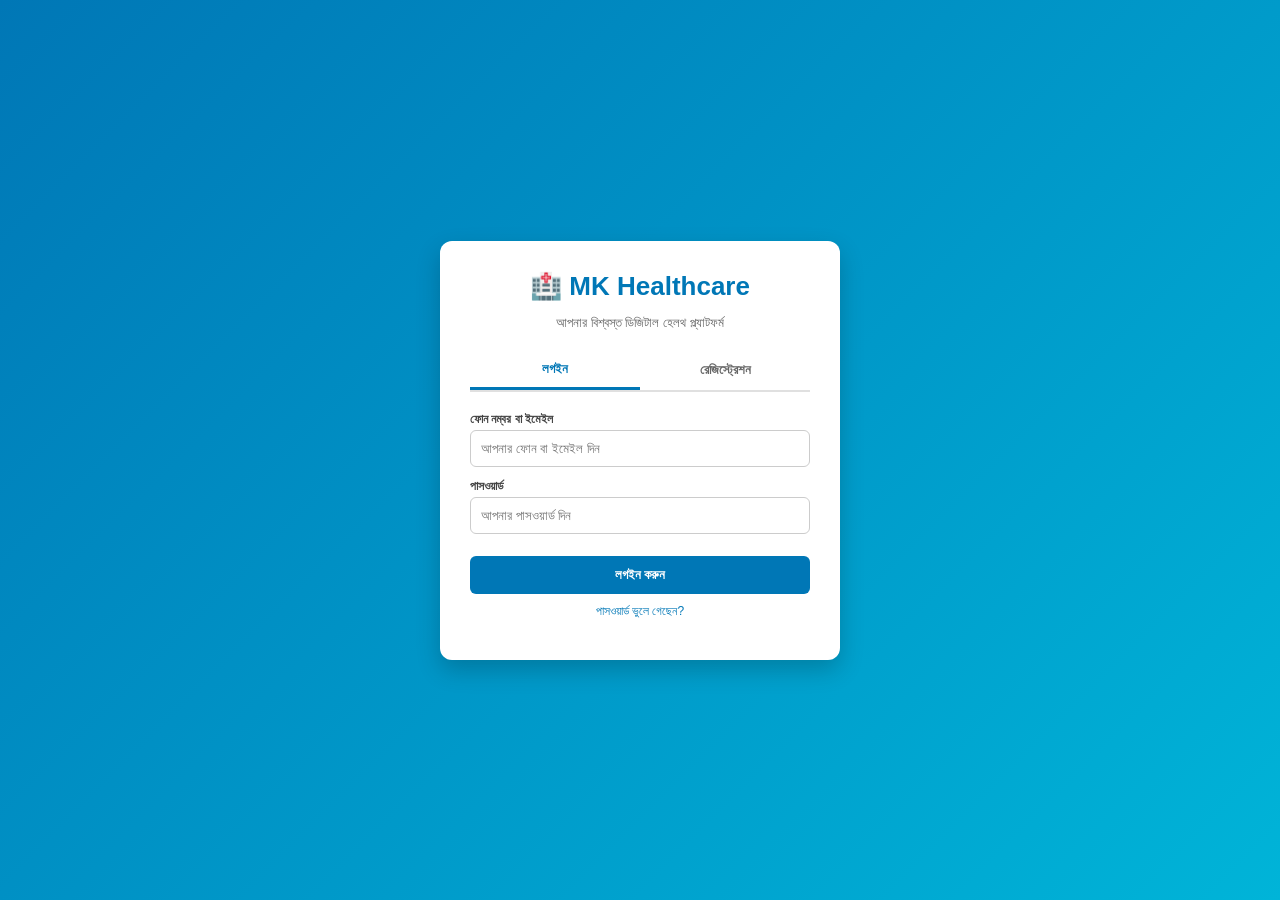
==== dashboard.html @ c3271be9 "First commit - MK Healthcare website" ====
<!DOCTYPE html>
<html lang="bn">
<head>
    <meta charset="UTF-8">
    <meta name="viewport" content="width=device-width, initial-scale=1.0">
    <title>ড্যাশবোর্ড - MK Healthcare</title>
    <link rel="stylesheet" href="style.css">
</head>
<body class="dash-body">
    <header class="main-header">
        <div class="logo-area">
            <h1>🏥 MK Healthcare</h1>
            <span>ডিজিটাল হেলথ ও কেয়ার হাব</span>
        </div>
        <div class="user-nav">
            <span id="welcomeUserMsg">স্বাগতম, ইউজার</span>
            <button onclick="logout()" class="logout-btn">লগআউট</button>
        </div>
    </header>

    <div class="container">
        <section class="profile-card">
            <h3>👤 আপনার হেলথ প্রোফাইল স্টেজ</h3>
            <p><strong>নাম:</strong> <span id="profileName">-</span> | <strong>বয়স:</strong> <span id="profileAge">-</span> বছর | <strong>ঠিকানা:</strong> <span id="profileAddress">-</span></p>
            <div class="stage-badge" id="profileStageBadge">স্টেজ: লোডিং...</div>
        </section>

        <section class="special-section disabled-corner">
            <h2>♿ প্রতিবন্ধী ব্যক্তিদের বিশেষ সেবা কর্নার</h2>
            <p>শারীরিক ও মানসিক প্রতিবন্ধী ব্যক্তিদের জন্য থেরাপি, লাইফস্টাইল এবং বিশেষ চিকিৎসা গাইডলাইন।</p>
            <button onclick="openDisease('disability')" class="spec-btn">বিস্তারিত দেখুন</button>
        </section>

        <section class="medicine-tracker-box">
            <h2>💊 প্রতিদিনের ওষুধের ডোজ ও ট্র্যাকিং সিস্টেম</h2>
            <p>আপনার ডাক্তার যে ওষুধগুলো দিয়েছেন, তার নাম ও সময় এখানে যুক্ত করুন এবং খাওয়ার পর ডান (Done) করুন।</p>
            
            <form id="medTrackForm" onsubmit="addMedicine(event)">
                <input type="text" id="medNameInput" placeholder="ওষুধের নাম ও শক্তি (যেমন: Napa Extra 500mg)" required>
                <select id="medTimeInput" required>
                    <option value="">খাওয়ার সময় নির্বাচন করুন</option>
                    <option value="সকাল (খাবার আগে)">সকাল (খাবার আগে)</option>
                    <option value="সকাল (খাবার পরে)">সকাল (খাবার পরে)</option>
                    <option value="দুপুর (খাবার পরে)">দুপুর (খাবার পরে)</option>
                    <option value="রাত (খাবার আগে)">রাত (খাবার আগে)</option>
                    <option value="রাত (খাবার পরে)">রাত (খাবার পরে)</option>
                </select>
                <button type="submit" class="med-add-btn">ওষুধের তালিকায় যোগ করুন</button>
            </form>

            <ul id="medTrackerList" class="med-list">
                </ul>
        </section>

        <h2 class="section-title">🩺 রোগভিত্তিক লক্ষণ, উপসর্গ ও প্রতিকার গাইড</h2>
        <p class="section-desc">নিচের বিভাগগুলোতে ক্লিক করে যেকোনো রোগের বিস্তারিত লক্ষণ ও প্রতিকার জানুন:</p>

        <div class="disease-grid">
            <div class="disease-card" onclick="openDisease('autism')">👶 <h3>অটিজম ও শিশু সিন্ড্রোম</h3><p>অটিস্টিক শিশুদের লক্ষণ ও পরিচর্যা</p></div>
            <div class="disease-card" onclick="openDisease('kidney')">🩺 <h3>কিডনি রোগ ও উপসর্গ</h3><p>কিডনি জটিলতা ও প্রাথমিক লক্ষণ</p></div>
            <div class="disease-card" onclick="openDisease('hiv')">⚠️ <h3>এইচআইভি (HIV) তথ্য</h3><p>ঝুঁকি, লক্ষণ ও সচেতনতা</p></div>
            <div class="disease-card" onclick="openDisease('urine')">💧 <h3>প্রস্রাব ইনফেকশন (UTI)</h3><p>জ্বালাপোড়া ও প্রতিকার</p></div>
            <div class="disease-card" onclick="openDisease('allergy')">🤧 ### ঠান্ডা, কাশি ও এলার্জি</h3><p>দাস্ট এলার্জি ও শ্বাসকষ্ট</p></div>
            <div class="disease-card" onclick="openDisease('skin')">✨ <h3>চর্মরোগ (Dermatology)</h3><p>একজিমা, চুলকানি ও ত্বকের সমস্যা</p></div>
            <div class="disease-card" onclick="openDisease('hair')">💇 <h3>চুল পড়া সমস্যা</h3><p>চুল পড়ার কারণ ও ঘরোয়া প্রতিকার</p></div>
            <div class="disease-card" onclick="openDisease('sexual')">❤️ <h3>যৌন স্বাস্থ্য সমস্যা</h3><p>সচেতনতা ও বিশেষজ্ঞ পরামর্শ</p></div>
            <div class="disease-card" onclick="openDisease('heart')">🫀 <h3>হার্ট ও কার্ডিওলজি</h3><p>বুকে ব্যথা ও প্রেশার ম্যানেজমেন্ট</p></div>
            <div class="disease-card" onclick="openDisease('diabetes')">🩸 <h3>ডায়াবেটিস কর্নার</h3><p>ব্লাড সুগার কন্ট্রোল ও ডায়েট</p></div>
            <div class="disease-card" onclick="openDisease('neuro')">🧠 <h3>নিউরো (মস্তিষ্ক ও স্নায়ু)</h3><p>মাথা ব্যথা, স্ট্রোক ও প্যারালাইসিস</p></div>
            <div class="disease-card" onclick="openDisease('gyne')">👩‍⚕️ <h3>গাইনি ও প্রসূতি সেবা</h3><p>মাতৃস্বাস্থ্য ও নারী স্বাস্থ্যসেবা</p></div>
            <div class="disease-card" onclick="openDisease('gastric')">🔥 <h3>গ্যাস্ট্রিক ও আলসার</h3><p>বদহজম, বুকজ্বালা ও প্রতিকার</p></div>
            <div class="disease-card" onclick="openDisease('fever')">🤒 <h3>ডেঙ্গু ও সাধারণ জ্বর</h3><p>লক্ষণ, টেস্ট ও সতর্কতা</p></div>
            <div class="disease-card" onclick="openDisease('eye')">👁️ <h3>চক্ষু (আই কেয়ার)</h3><p>চোখ ওঠা, দৃষ্টিশক্তি ও যত্ন</p></div>
        </div>
    </div>

    <footer class="main-footer">
        <p>&copy; 2026 <strong>MK Healthcare</strong> - সকল স্বাস্থ্য অধিকার সংরক্ষিত।</p>
    </footer>

    <script src="script.js"></script>
</body>
</html>
---- style.css ----
body {
    font-family: 'Arial', sans-serif;
    background-color: #f0f7f4;
    margin: 0;
    padding: 0;
    color: #2c3e50;
}

/* হেডার ও ফুটার */
.main-header {
    background: #0077b6;
    color: white;
    padding: 15px 30px;
    display: flex;
    justify-content: space-between;
    align-items: center;
    box-shadow: 0 4px 10px rgba(0,0,0,0.1);
}
.logo-area h1 { margin: 0; font-size: 24px; color: #caf0f8; }
.logo-area span { font-size: 12px; color: #90e0ef; }
.user-nav { display: flex; align-items: center; gap: 15px; }
.logout-btn { background: #d90429; color: white; border: none; padding: 7px 14px; border-radius: 5px; cursor: pointer; font-weight: bold; }

.main-footer {
    background: #1d3557;
    color: white;
    text-align: center;
    padding: 15px;
    margin-top: 40px;
    font-size: 13px;
}

/* অথেনটিকেশন পেজ স্টাইল */
.auth-body {
    background: linear-gradient(135deg, #0077b6, #00b4d8);
    height: 100vh;
    display: flex;
    justify-content: center;
    align-items: center;
}
.auth-container {
    background: white;
    width: 90%;
    max-width: 400px;
    padding: 30px;
    border-radius: 12px;
    box-shadow: 0 10px 25px rgba(0,0,0,0.2);
    box-sizing: border-box;
}
.brand-title { text-align: center; font-size: 26px; font-weight: bold; color: #0077b6; margin-bottom: 5px; }
.brand-subtitle { text-align: center; font-size: 13px; color: #666; margin-bottom: 20px; }
.tab-buttons { display: flex; margin-bottom: 20px; border-bottom: 2px solid #e0e0e0; }
.tab-btn { flex: 1; padding: 10px; background: none; border: none; font-weight: bold; cursor: pointer; color: #666; }
.tab-btn.active { color: #0077b6; border-bottom: 3px solid #0077b6; }
.form-group { margin-bottom: 12px; }
.form-group label { display: block; font-size: 12px; font-weight: bold; margin-bottom: 4px; color: #444; }
.form-group input, .form-group select { width: 100%; padding: 10px; border: 1px solid #ccc; border-radius: 6px; box-sizing: border-box; }
.auth-btn { width: 100%; padding: 11px; background: #0077b6; color: white; border: none; border-radius: 6px; font-weight: bold; cursor: pointer; margin-top: 10px; }
.auth-btn:hover { background: #023e8a; }
.register-submit { background: #2a9d8f; }
.forgot-link { text-align: center; font-size: 12px; color: #0077b6; cursor: pointer; margin-top: 10px; }

/* ড্যাশবোর্ড কন্টেইনার */
.container { max-width: 1100px; margin: 25px auto; padding: 0 20px; box-sizing: border-box; }
.profile-card { background: white; padding: 20px; border-radius: 8px; border-left: 5px solid #2a9d8f; margin-bottom: 20px; box-shadow: 0 2px 5px rgba(0,0,0,0.05); }
.stage-badge { display: inline-block; background: #e0fbfc; color: #0077b6; padding: 5px 12px; border-radius: 20px; font-weight: bold; font-size: 13px; margin-top: 8px; }

.special-section { background: #e8f5e9; border: 2px dashed #2a9d8f; padding: 20px; border-radius: 8px; text-align: center; margin-bottom: 25px; }
.spec-btn { background: #2a9d8f; color: white; border: none; padding: 8px 18px; border-radius: 5px; font-weight: bold; cursor: pointer; margin-top: 10px; }

/* মেডিসিন ট্র্যাকার বক্স */
.medicine-tracker-box { background: white; padding: 20px; border-radius: 8px; border: 1px solid #c7d5cc; margin-bottom: 25px; box-shadow: 0 2px 8px rgba(0,0,0,0.05); }
#medTrackForm { display: flex; gap: 10px; margin-top: 15px; flex-wrap: wrap; }
#medTrackForm input, #medTrackForm select { flex: 1; min-width: 200px; padding: 10px; border: 1px solid #ccc; border-radius: 5px; }
.med-add-btn { background: #2a9d8f; color: white; border: none; padding: 10px 15px; border-radius: 5px; font-weight: bold; cursor: pointer; }
.med-list { list-style: none; padding: 0; margin-top: 15px; }
.med-list li { background: #f4fdf6; padding: 10px 15px; margin-bottom: 8px; border-radius: 5px; border: 1px solid #d8f3dc; display: flex; justify-content: space-between; align-items: center; flex-wrap: wrap; gap: 10px; }
.med-list li.done { background: #d8f3dc; color: #1b4332; text-decoration: line-through; }
.done-btn { background: #0077b6; color: white; border: none; padding: 5px 10px; border-radius: 4px; cursor: pointer; }

/* রোগ গ্রিড */
.section-title { font-size: 20px; color: #1d3557; margin-bottom: 5px; }
.section-desc { color: #666; font-size: 14px; margin-bottom: 15px; }
.disease-grid { display: grid; grid-template-columns: repeat(3, 1fr); gap: 15px; }
.disease-card { background: white; padding: 18px; border-radius: 8px; border: 1px solid #ddd; cursor: pointer; transition: 0.3s; text-align: center; box-shadow: 0 2px 4px rgba(0,0,0,0.02); }
.disease-card:hover { transform: translateY(-4px); border-color: #0077b6; box-shadow: 0 6px 12px rgba(0,119,182,0.15); }
.disease-card h3 { margin: 8px 0 4px; color: #0077b6; font-size: 17px; }
.disease-card p { font-size: 12px; color: #666; margin: 0; }

/* ডিটেইলস পেজ ও মোডাল */
.content-box { background: white; padding: 25px; border-radius: 8px; box-shadow: 0 2px 8px rgba(0,0,0,0.05); }
.back-btn { background: #6c757d; color: white; border: none; padding: 8px 15px; border-radius: 5px; cursor: pointer; }
.modal { position: fixed; top: 0; left: 0; width: 100%; height: 100%; background: rgba(0,0,0,0.5); display: flex; justify-content: center; align-items: center; }
.modal-content { background: white; padding: 25px; border-radius: 8px; width: 320px; }
.modal-content input { width: 100%; padding: 10px; margin-top: 10px; border: 1px solid #ccc; border-radius: 5px; box-sizing: border-box; }


/* ==========================================
   📱 মোবাইল ও ট্যাব রেসপন্সিভ মিডিয়া কোয়েরি (Media Queries)
   ========================================== */

/* ট্যাবলেট ও মাঝারি স্ক্রিন (৭৬৮ পিক্সেলের নিচে) */
@media screen and (max-width: 768px) {
    .disease-grid {
        grid-template-columns: repeat(2, 1fr); /* ট্যাবে ২ কলাম করে দেখাবে */
    }
    .main-header {
        padding: 12px 15px;
        flex-direction: column;
        gap: 10px;
        text-align: center;
    }
    .container {
        padding: 0 10px;
    }
}

/* ছোট মোবাইল স্ক্রিন (৪৮০ পিক্সেলের নিচে) */
@media screen and (max-width: 480px) {
    .disease-grid {
        grid-template-columns: 1fr; /* মোবাইলে সব কার্ড ১ কলামে নিচে নিচে দেখাবে */
    }
    .auth-container {
        width: 95%;
        padding: 20px;
    }
    #medTrackForm {
        flex-direction: column;
    }
    .logo-area h1 {
        font-size: 20px;
    }
}
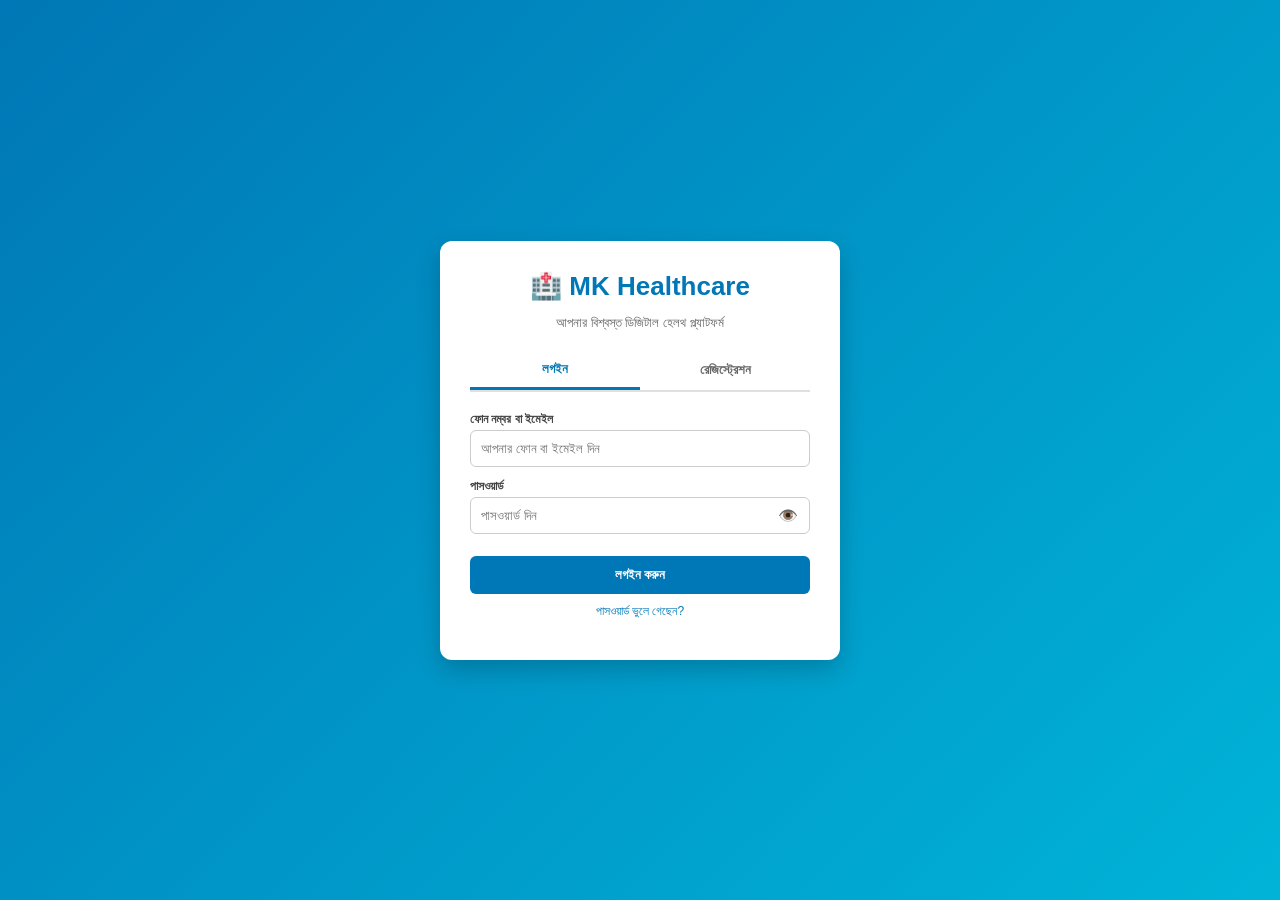
==== commit 95941f16: "Updated hospitals, dashboard, medicines and professional styling" ====
--- a/dashboard.html
+++ b/dashboard.html
@@ -14,30 +14,68 @@
         </div>
         <div class="user-nav">
             <span id="welcomeUserMsg">স্বাগতম, ইউজার</span>
+            <button onclick="window.location.href='hospitals.html'" class="hosp-nav-btn">🏥 হাসপাতাল ডিরেক্টরি</button>
             <button onclick="logout()" class="logout-btn">লগআউট</button>
         </div>
     </header>
 
     <div class="container">
+        <!-- প্রোফাইল কার্ড -->
         <section class="profile-card">
-            <h3>👤 আপনার হেলথ প্রোফাইল স্টেজ</h3>
-            <p><strong>নাম:</strong> <span id="profileName">-</span> | <strong>বয়স:</strong> <span id="profileAge">-</span> বছর | <strong>ঠিকানা:</strong> <span id="profileAddress">-</span></p>
-            <div class="stage-badge" id="profileStageBadge">স্টেজ: লোডিং...</div>
+            <div class="profile-header-flex">
+                <div class="profile-img-box">
+                    <img id="profileAvatar" src="https://via.placeholder.com/90" alt="প্রোফাইল ছবি" style="width:90px; height:90px; border-radius:50%; object-fit:cover; border:3px solid #2a9d8f;">
+                </div>
+                <div class="profile-info-box" style="flex: 1;">
+                    <h3>👤 আপনার হেলথ প্রোফাইল</h3>
+                    <p><strong>নাম:</strong> <span id="profileName">-</span> | <strong>বয়স:</strong> <span id="profileAge">-</span> বছর</p>
+                    <p><strong>এলাকা:</strong> <span id="profileDistrict">-</span> জেলা, <span id="profileUpazila">-</span> উপজেলা</p>
+                    <p><strong>নিকটস্থ স্বাস্থ্যসেবা:</strong> <span id="profileNearestHosp" style="color:#e63946; font-weight:bold;">লোডিং...</span></p>
+                    <div class="stage-badge" id="profileStageBadge">স্টেজ: লোডিং...</div>
+                </div>
+                <div>
+                    <button onclick="openEditProfileModal()" class="spec-btn" style="background:#0077b6;">✏️ প্রোফাইল এডিট করুন</button>
+                </div>
+            </div>
         </section>
 
+        <!-- প্রোফাইল এডিট মোডাল -->
+        <div id="editProfileModal" class="modal" style="display:none;">
+            <div class="modal-content" style="width: 90%; max-width: 450px;">
+                <h3 style="color:#0077b6; margin-top:0;">✏️ প্রোফাইল এডিট করুন</h3>
+                <form onsubmit="saveProfileChanges(event)">
+                    <div class="form-group"><label>পূর্ণ নাম</label><input type="text" id="editName" required></div>
+                    <div class="form-group"><label>জেলা</label><input type="text" id="editDistrict" required></div>
+                    <div class="form-group"><label>উপজেলা</label><input type="text" id="editUpazila" required></div>
+                    <div class="form-group"><label>বয়স</label><input type="number" id="editAge" required></div>
+                    <div class="form-group">
+                        <label>গ্যালারি থেকে ছবি সিলেক্ট করুন</label>
+                        <input type="file" id="editImgFile" accept="image/*" style="padding: 5px;">
+                    </div>
+                    <button type="submit" class="auth-btn register-submit" style="margin-top:10px;">পরিবর্তন সেভ করুন</button>
+                    <button type="button" onclick="closeEditProfileModal()" class="auth-btn" style="background:#d90429; margin-top:5px;">বাতিল</button>
+                </form>
+            </div>
+        </div>
+
+        <!-- প্রতিবন্ধী সেবা কর্নার -->
         <section class="special-section disabled-corner">
             <h2>♿ প্রতিবন্ধী ব্যক্তিদের বিশেষ সেবা কর্নার</h2>
             <p>শারীরিক ও মানসিক প্রতিবন্ধী ব্যক্তিদের জন্য থেরাপি, লাইফস্টাইল এবং বিশেষ চিকিৎসা গাইডলাইন।</p>
             <button onclick="openDisease('disability')" class="spec-btn">বিস্তারিত দেখুন</button>
         </section>
 
+        <!-- ওষুধের ডোজ ও ট্র্যাকার -->
         <section class="medicine-tracker-box">
             <h2>💊 প্রতিদিনের ওষুধের ডোজ ও ট্র্যাকিং সিস্টেম</h2>
-            <p>আপনার ডাক্তার যে ওষুধগুলো দিয়েছেন, তার নাম ও সময় এখানে যুক্ত করুন এবং খাওয়ার পর ডান (Done) করুন।</p>
+            <p>ওষুধের নাম লিখলেই নিচে সাজেশন আসবে, শুধু ক্লিক করুন!</p>
             
-            <form id="medTrackForm" onsubmit="addMedicine(event)">
-                <input type="text" id="medNameInput" placeholder="ওষুধের নাম ও শক্তি (যেমন: Napa Extra 500mg)" required>
-                <select id="medTimeInput" required>
+            <form id="medTrackForm" onsubmit="addMedicine(event)" style="position: relative;">
+                <div style="flex: 1; position: relative; min-width: 200px;">
+                    <input type="text" id="medNameInput" placeholder="ওষুধের নাম লিখুন (যেমন: Napa, Ace)..." autocomplete="off" oninput="filterMedicines()" required>
+                    <div id="medSuggestions" class="suggestions-box" style="display:none;"></div>
+                </div>
+                <select id="medTimeInput" required style="flex: 1; min-width: 150px;">
                     <option value="">খাওয়ার সময় নির্বাচন করুন</option>
                     <option value="সকাল (খাবার আগে)">সকাল (খাবার আগে)</option>
                     <option value="সকাল (খাবার পরে)">সকাল (খাবার পরে)</option>
@@ -48,36 +86,79 @@
                 <button type="submit" class="med-add-btn">ওষুধের তালিকায় যোগ করুন</button>
             </form>
 
-            <ul id="medTrackerList" class="med-list">
-                </ul>
+            <ul id="medTrackerList" class="med-list"></ul>
         </section>
 
+        <!-- রোগভিত্তিক লক্ষণ ও প্রতিকার গাইড -->
         <h2 class="section-title">🩺 রোগভিত্তিক লক্ষণ, উপসর্গ ও প্রতিকার গাইড</h2>
-        <p class="section-desc">নিচের বিভাগগুলোতে ক্লিক করে যেকোনো রোগের বিস্তারিত লক্ষণ ও প্রতিকার জানুন:</p>
+        <div class="disease-grid">
+            <div class="disease-card" onclick="openDisease('autism')">👶 <h3>অটিজম ও শিশু সিন্ড্রোম</h3><p>অটিস্টিক শিশুদের লক্ষণ</p></div>
+            <div class="disease-card" onclick="openDisease('kidney')">🩺 <h3>কিডনি রোগ ও উপসর্গ</h3><p>কিডনি জটিলতা ও লক্ষণ</p></div>
+            <div class="disease-card" onclick="openDisease('hiv')">⚠️ <h3>এইচআইভি (HIV) তথ্য</h3><p>ঝুঁকি ও সচেতনতা</p></div>
+            <div class="disease-card" onclick="openDisease('urine')">💧 <h3>প্রস্রাব ইনফেকশন (UTI)</h3><p>জ্বালাপোড়া ও প্রতিকার</p></div>
+            <div class="disease-card" onclick="openDisease('allergy')">🤧 <h3>ঠান্ডা, কাশি ও এলার্জি</h3><p>শ্বাসকষ্ট সমাধান</p></div>
+            <div class="disease-card" onclick="openDisease('skin')">✨ <h3>চর্মরোগ (Dermatology)</h3><p>চুলকানি ও ত্বকের সমস্যা</p></div>
+            <div class="disease-card" onclick="openDisease('hair')">💇 <h3>চুল পড়া সমস্যা</h3><p>চুল পড়ার কারণ ও প্রতিকার</p></div>
+            <div class="disease-card" onclick="openDisease('sexual')">❤️ <h3>যৌন স্বাস্থ্য সমস্যা</h3><p>বিশেষজ্ঞ পরামর্শ</p></div>
+            <div class="disease-card" onclick="openDisease('heart')">🫀 <h3>হার্ট ও কার্ডিওলজি</h3><p>বুকে ব্যথা ও প্রেশার</p></div>
+            <div class="disease-card" onclick="openDisease('diabetes')">🩸 <h3>ডায়াবেটিস কর্নার</h3><p>ব্লাড সুগার কন্ট্রোল</p></div>
+            <div class="disease-card" onclick="openDisease('neuro')">🧠 <h3>নিউরো (মস্তিষ্ক ও স্নায়ু)</h3><p>মাথা ব্যথা ও স্ট্রোক</p></div>
+            <div class="disease-card" onclick="openDisease('gyne')">👩‍⚕️ <h3>গাইনি ও প্রসূতি সেবা</h3><p>মাতৃস্বাস্থ্য ও নারী স্বাস্থ্য</p></div>
+            <div class="disease-card" onclick="openDisease('gastric')">🔥 <h3>গ্যাস্ট্রিক ও আলসার</h3><p>বদহজম ও বুকজ্বালা</p></div>
+            <div class="disease-card" onclick="openDisease('fever')">🤒 <h3>ডেঙ্গু ও সাধারণ জ্বর</h3><p>লক্ষণ ও সতর্কতা</p></div>
+            <div class="disease-card" onclick="openDisease('eye')">👁️ <h3>চক্ষু (আই কেয়ার)</h3><p>দৃষ্টিশক্তি ও যত্ন</p></div>
+        </div>
 
-        <div class="disease-grid">
-            <div class="disease-card" onclick="openDisease('autism')">👶 <h3>অটিজম ও শিশু সিন্ড্রোম</h3><p>অটিস্টিক শিশুদের লক্ষণ ও পরিচর্যা</p></div>
-            <div class="disease-card" onclick="openDisease('kidney')">🩺 <h3>কিডনি রোগ ও উপসর্গ</h3><p>কিডনি জটিলতা ও প্রাথমিক লক্ষণ</p></div>
-            <div class="disease-card" onclick="openDisease('hiv')">⚠️ <h3>এইচআইভি (HIV) তথ্য</h3><p>ঝুঁকি, লক্ষণ ও সচেতনতা</p></div>
-            <div class="disease-card" onclick="openDisease('urine')">💧 <h3>প্রস্রাব ইনফেকশন (UTI)</h3><p>জ্বালাপোড়া ও প্রতিকার</p></div>
-            <div class="disease-card" onclick="openDisease('allergy')">🤧 ### ঠান্ডা, কাশি ও এলার্জি</h3><p>দাস্ট এলার্জি ও শ্বাসকষ্ট</p></div>
-            <div class="disease-card" onclick="openDisease('skin')">✨ <h3>চর্মরোগ (Dermatology)</h3><p>একজিমা, চুলকানি ও ত্বকের সমস্যা</p></div>
-            <div class="disease-card" onclick="openDisease('hair')">💇 <h3>চুল পড়া সমস্যা</h3><p>চুল পড়ার কারণ ও ঘরোয়া প্রতিকার</p></div>
-            <div class="disease-card" onclick="openDisease('sexual')">❤️ <h3>যৌন স্বাস্থ্য সমস্যা</h3><p>সচেতনতা ও বিশেষজ্ঞ পরামর্শ</p></div>
-            <div class="disease-card" onclick="openDisease('heart')">🫀 <h3>হার্ট ও কার্ডিওলজি</h3><p>বুকে ব্যথা ও প্রেশার ম্যানেজমেন্ট</p></div>
-            <div class="disease-card" onclick="openDisease('diabetes')">🩸 <h3>ডায়াবেটিস কর্নার</h3><p>ব্লাড সুগার কন্ট্রোল ও ডায়েট</p></div>
-            <div class="disease-card" onclick="openDisease('neuro')">🧠 <h3>নিউরো (মস্তিষ্ক ও স্নায়ু)</h3><p>মাথা ব্যথা, স্ট্রোক ও প্যারালাইসিস</p></div>
-            <div class="disease-card" onclick="openDisease('gyne')">👩‍⚕️ <h3>গাইনি ও প্রসূতি সেবা</h3><p>মাতৃস্বাস্থ্য ও নারী স্বাস্থ্যসেবা</p></div>
-            <div class="disease-card" onclick="openDisease('gastric')">🔥 <h3>গ্যাস্ট্রিক ও আলসার</h3><p>বদহজম, বুকজ্বালা ও প্রতিকার</p></div>
-            <div class="disease-card" onclick="openDisease('fever')">🤒 <h3>ডেঙ্গু ও সাধারণ জ্বর</h3><p>লক্ষণ, টেস্ট ও সতর্কতা</p></div>
-            <div class="disease-card" onclick="openDisease('eye')">👁️ <h3>চক্ষু (আই কেয়ার)</h3><p>চোখ ওঠা, দৃষ্টিশক্তি ও যত্ন</p></div>
-        </div>
+        <!-- 🎥 হোম পেজে সরাসরি স্বাস্থ্য সচেতনতামূলক ভিডিও কর্নার -->
+        <section class="health-videos-section" style="margin-top: 40px; background: #e0fbfc; padding: 25px; border-radius: 10px; border-left: 6px solid #0077b6;">
+            <h2 style="text-align: center; color: #1d3557; margin-top: 0;">🎥 স্বাস্থ্য সুরক্ষা ও সচেতনতামূলক ভিডিও গাইডলাইন</h2>
+            <p style="text-align: center; color: #555; font-size: 14px; margin-bottom: 20px;">সুস্থ জীবনযাপন ও রোগ প্রতিরোধের ওপর গুরুত্বপূর্ণ শিক্ষণীয় ভিডিওসমূহ:</p>
+            
+            <div class="video-grid" style="display: grid; grid-template-columns: repeat(auto-fit, minmax(280px, 1fr)); gap: 20px;">
+                <!-- ভিডিও ১ -->
+                <div class="video-card" style="background: white; padding: 15px; border-radius: 8px; box-shadow: 0 2px 8px rgba(0,0,0,0.1);">
+                    <div style="position: relative; padding-bottom: 56.25%; height: 0; overflow: hidden; border-radius: 6px;">
+                        <iframe src="https://www.youtube.com/embed/5qap5aO4i9A" style="position: absolute; top: 0; left: 0; width: 100%; height: 100%; border:0;" allowfullscreen></iframe>
+                    </div>
+                    <h4 style="margin: 10px 0 5px 0; color: #0077b6; font-size: 16px;">সুস্থ থাকার সহজ ১০টি উপায়</h4>
+                    <p style="margin: 0; font-size: 12px; color: #666;">প্রতিদিনের জীবনযাপনে স্বাস্থ্যকর অভ্যাস গড়ার গাইডলাইন।</p>
+                </div>
+
+                <!-- ভিডিও ২ -->
+                <div class="video-card" style="background: white; padding: 15px; border-radius: 8px; box-shadow: 0 2px 8px rgba(0,0,0,0.1);">
+                    <div style="position: relative; padding-bottom: 56.25%; height: 0; overflow: hidden; border-radius: 6px;">
+                        <iframe src="https://www.youtube.com/embed/1v_mMkaqwzk" style="position: absolute; top: 0; left: 0; width: 100%; height: 100%; border:0;" allowfullscreen></iframe>
+                    </div>
+                    <h4 style="margin: 10px 0 5px 0; color: #0077b6; font-size: 16px;">ডায়াবেটিস ও উচ্চ রক্তচাপ নিয়ন্ত্রণ</h4>
+                    <p style="margin: 0; font-size: 12px; color: #666;">রক্তে শর্করার মাত্রা ও প্রেশার নিয়ন্ত্রণে রাখার কার্যকরী উপায়।</p>
+                </div>
+
+                <!-- ভিডিও ৩ -->
+                <div class="video-card" style="background: white; padding: 15px; border-radius: 8px; box-shadow: 0 2px 8px rgba(0,0,0,0.1);">
+                    <div style="position: relative; padding-bottom: 56.25%; height: 0; overflow: hidden; border-radius: 6px;">
+                        <iframe src="https://www.youtube.com/embed/7X8c4K5r6og" style="position: absolute; top: 0; left: 0; width: 100%; height: 100%; border:0;" allowfullscreen></iframe>
+                    </div>
+                    <h4 style="margin: 10px 0 5px 0; color: #0077b6; font-size: 16px;">ডেঙ্গু জ্বর ও এর প্রতিকার</h4>
+                    <p style="margin: 0; font-size: 12px; color: #666;">ডেঙ্গু থেকে বাঁচার উপায় এবং প্রাথমিক সতর্কতা।</p>
+                </div>
+            </div>
+        </section>
+
+        <!-- স্বাস্থ্য সচেতনতা ও উক্তি কর্নার -->
+        <section class="health-quotes-section" style="margin-top: 30px;">
+            <h2 style="text-align: center; color: #1d3557; margin-top: 0;">💡 স্বাস্থ্য সুরক্ষা ও সচেতনতা গাইডলাইন</h2>
+            <p style="text-align: center; color: #555; font-size: 14px; margin-bottom: 20px;">সুস্থ ও সুন্দর জীবনের জন্য প্রতিদিনের কিছু সুপরামর্শ এবং বর্জনীয় বিষয়সমূহ:</p>
+            <div class="quotes-container" id="healthQuotesGrid"></div>
+        </section>
     </div>
 
-    <footer class="main-footer">
-        <p>&copy; 2026 <strong>MK Healthcare</strong> - সকল স্বাস্থ্য অধিকার সংরক্ষিত।</p>
-    </footer>
+    <footer class="main-footer"><p>&copy; 2026 <strong>MK Healthcare</strong> - সকল অধিকার সংরক্ষিত।</p></footer>
 
+    <!-- সমস্ত ডেটা ও স্ক্রিপ্ট ফাইল -->
+    <script src="medicines-data.js"></script>
+    <script src="hospitals-data.js"></script>
+    <script src="nursing-homeopathic-data.js"></script>
+    <script src="health-quotes-data.js"></script>
     <script src="script.js"></script>
 </body>
 </html>
--- a/style.css
+++ b/style.css
@@ -15,11 +15,14 @@
     justify-content: space-between;
     align-items: center;
     box-shadow: 0 4px 10px rgba(0,0,0,0.1);
+    flex-wrap: wrap;
+    gap: 10px;
 }
 .logo-area h1 { margin: 0; font-size: 24px; color: #caf0f8; }
 .logo-area span { font-size: 12px; color: #90e0ef; }
-.user-nav { display: flex; align-items: center; gap: 15px; }
+.user-nav { display: flex; align-items: center; gap: 10px; flex-wrap: wrap; }
 .logout-btn { background: #d90429; color: white; border: none; padding: 7px 14px; border-radius: 5px; cursor: pointer; font-weight: bold; }
+.hosp-nav-btn { background: #1d3557; color: white; border: none; padding: 7px 14px; border-radius: 5px; cursor: pointer; font-weight: bold; }
 
 .main-footer {
     background: #1d3557;
@@ -30,7 +33,26 @@
     font-size: 13px;
 }
 
-/* অথেনটিকেশন পেজ স্টাইল */
+/* পাসওয়ার্ড চোখ আইকন */
+.password-wrapper {
+    position: relative;
+    display: flex;
+    align-items: center;
+}
+.password-wrapper input {
+    width: 100%;
+    padding-right: 40px;
+    box-sizing: border-box;
+}
+.toggle-password {
+    position: absolute;
+    right: 12px;
+    cursor: pointer;
+    font-size: 16px;
+    user-select: none;
+}
+
+/* অথেনটিকেশন পেজ */
 .auth-body {
     background: linear-gradient(135deg, #0077b6, #00b4d8);
     height: 100vh;
@@ -60,74 +82,159 @@
 .register-submit { background: #2a9d8f; }
 .forgot-link { text-align: center; font-size: 12px; color: #0077b6; cursor: pointer; margin-top: 10px; }
 
-/* ড্যাশবোর্ড কন্টেইনার */
+/* হসপিটাল পেজ ট্যাব */
+.hospital-tabs { display: flex; gap: 8px; margin-bottom: 25px; flex-wrap: wrap; }
+.h-tab-btn { padding: 9px 14px; background: #e0fbfc; border: 1px solid #0077b6; color: #0077b6; font-weight: bold; border-radius: 6px; cursor: pointer; font-size: 13px; }
+.h-tab-btn.active { background: #0077b6; color: white; }
+
+/* ড্যাশবোর্ড কন্টেইনার ও প্রোফাইল */
 .container { max-width: 1100px; margin: 25px auto; padding: 0 20px; box-sizing: border-box; }
 .profile-card { background: white; padding: 20px; border-radius: 8px; border-left: 5px solid #2a9d8f; margin-bottom: 20px; box-shadow: 0 2px 5px rgba(0,0,0,0.05); }
+.profile-header-flex { display: flex; align-items: center; gap: 20px; flex-wrap: wrap; }
 .stage-badge { display: inline-block; background: #e0fbfc; color: #0077b6; padding: 5px 12px; border-radius: 20px; font-weight: bold; font-size: 13px; margin-top: 8px; }
 
 .special-section { background: #e8f5e9; border: 2px dashed #2a9d8f; padding: 20px; border-radius: 8px; text-align: center; margin-bottom: 25px; }
-.spec-btn { background: #2a9d8f; color: white; border: none; padding: 8px 18px; border-radius: 5px; font-weight: bold; cursor: pointer; margin-top: 10px; }
-
-/* মেডিসিন ট্র্যাকার বক্স */
+.spec-btn { background: #2a9d8f; color: white; border: none; padding: 8px 18px; border-radius: 5px; font-weight: bold; cursor: pointer; }
+
+/* মেডিসিন ট্র্যাকার ও অটো-কমপ্লিট সার্চ বক্স স্টাইল */
 .medicine-tracker-box { background: white; padding: 20px; border-radius: 8px; border: 1px solid #c7d5cc; margin-bottom: 25px; box-shadow: 0 2px 8px rgba(0,0,0,0.05); }
-#medTrackForm { display: flex; gap: 10px; margin-top: 15px; flex-wrap: wrap; }
-#medTrackForm input, #medTrackForm select { flex: 1; min-width: 200px; padding: 10px; border: 1px solid #ccc; border-radius: 5px; }
+#medTrackForm { display: flex; gap: 10px; margin-top: 15px; flex-wrap: wrap; position: relative; }
+#medTrackForm input, #medTrackForm select { flex: 1; min-width: 200px; padding: 10px; border: 1px solid #ccc; border-radius: 5px; box-sizing: border-box; }
 .med-add-btn { background: #2a9d8f; color: white; border: none; padding: 10px 15px; border-radius: 5px; font-weight: bold; cursor: pointer; }
+
+/* সাজেস্ট ড্রপডাউন বক্স */
+.suggestions-box {
+    position: absolute;
+    top: 100%;
+    left: 0;
+    width: 100%;
+    background: white;
+    border: 1px solid #ccc;
+    border-radius: 0 0 5px 5px;
+    max-height: 180px;
+    overflow-y: auto;
+    z-index: 999;
+    box-shadow: 0 4px 6px rgba(0,0,0,0.1);
+    box-sizing: border-box;
+}
+.suggestion-item {
+    padding: 8px 12px;
+    cursor: pointer;
+    font-size: 14px;
+    border-bottom: 1px solid #f0f0f0;
+}
+.suggestion-item:hover {
+    background-color: #e0fbfc;
+    color: #0077b6;
+    font-weight: bold;
+}
+
 .med-list { list-style: none; padding: 0; margin-top: 15px; }
 .med-list li { background: #f4fdf6; padding: 10px 15px; margin-bottom: 8px; border-radius: 5px; border: 1px solid #d8f3dc; display: flex; justify-content: space-between; align-items: center; flex-wrap: wrap; gap: 10px; }
 .med-list li.done { background: #d8f3dc; color: #1b4332; text-decoration: line-through; }
 .done-btn { background: #0077b6; color: white; border: none; padding: 5px 10px; border-radius: 4px; cursor: pointer; }
 
-/* রোগ গ্রিড */
+/* রোগ ও হাসপাতাল গ্রিড */
 .section-title { font-size: 20px; color: #1d3557; margin-bottom: 5px; }
 .section-desc { color: #666; font-size: 14px; margin-bottom: 15px; }
-.disease-grid { display: grid; grid-template-columns: repeat(3, 1fr); gap: 15px; }
-.disease-card { background: white; padding: 18px; border-radius: 8px; border: 1px solid #ddd; cursor: pointer; transition: 0.3s; text-align: center; box-shadow: 0 2px 4px rgba(0,0,0,0.02); }
-.disease-card:hover { transform: translateY(-4px); border-color: #0077b6; box-shadow: 0 6px 12px rgba(0,119,182,0.15); }
-.disease-card h3 { margin: 8px 0 4px; color: #0077b6; font-size: 17px; }
-.disease-card p { font-size: 12px; color: #666; margin: 0; }
+.disease-grid, .hospital-grid { display: grid; grid-template-columns: repeat(3, 1fr); gap: 15px; }
+.disease-card, .hospital-card { background: white; padding: 18px; border-radius: 8px; border: 1px solid #ddd; cursor: pointer; transition: 0.3s; text-align: center; box-shadow: 0 2px 4px rgba(0,0,0,0.02); }
+.disease-card:hover, .hospital-card:hover { transform: translateY(-4px); border-color: #0077b6; box-shadow: 0 6px 12px rgba(0,119,182,0.15); }
+.disease-card h3, .hospital-card h3 { margin: 8px 0 4px; color: #0077b6; font-size: 17px; }
+.disease-card p, .hospital-card p { font-size: 12px; color: #666; margin: 0; }
 
 /* ডিটেইলস পেজ ও মোডাল */
 .content-box { background: white; padding: 25px; border-radius: 8px; box-shadow: 0 2px 8px rgba(0,0,0,0.05); }
 .back-btn { background: #6c757d; color: white; border: none; padding: 8px 15px; border-radius: 5px; cursor: pointer; }
-.modal { position: fixed; top: 0; left: 0; width: 100%; height: 100%; background: rgba(0,0,0,0.5); display: flex; justify-content: center; align-items: center; }
-.modal-content { background: white; padding: 25px; border-radius: 8px; width: 320px; }
-.modal-content input { width: 100%; padding: 10px; margin-top: 10px; border: 1px solid #ccc; border-radius: 5px; box-sizing: border-box; }
-
-
-/* ==========================================
-   📱 মোবাইল ও ট্যাব রেসপন্সিভ মিডিয়া কোয়েরি (Media Queries)
-   ========================================== */
-
-/* ট্যাবলেট ও মাঝারি স্ক্রিন (৭৬৮ পিক্সেলের নিচে) */
+.modal { position: fixed; top: 0; left: 0; width: 100%; height: 100%; background: rgba(0,0,0,0.5); display: flex; justify-content: center; align-items: center; z-index: 1000; }
+.modal-content { background: white; padding: 25px; border-radius: 8px; width: 320px; box-sizing: border-box; }
+.modal-content input { width: 100%; padding: 10px; margin-top: 5px; border: 1px solid #ccc; border-radius: 5px; box-sizing: border-box; }
+
+/* রেসপন্সিভ মিডিয়া কোয়েরি */
 @media screen and (max-width: 768px) {
-    .disease-grid {
-        grid-template-columns: repeat(2, 1fr); /* ট্যাবে ২ কলাম করে দেখাবে */
-    }
-    .main-header {
-        padding: 12px 15px;
-        flex-direction: column;
-        gap: 10px;
-        text-align: center;
-    }
-    .container {
-        padding: 0 10px;
-    }
-}
-
-/* ছোট মোবাইল স্ক্রিন (৪৮০ পিক্সেলের নিচে) */
+    .disease-grid, .hospital-grid { grid-template-columns: repeat(2, 1fr); }
+    .main-header { padding: 12px 15px; flex-direction: column; text-align: center; }
+}
 @media screen and (max-width: 480px) {
-    .disease-grid {
-        grid-template-columns: 1fr; /* মোবাইলে সব কার্ড ১ কলামে নিচে নিচে দেখাবে */
-    }
-    .auth-container {
-        width: 95%;
-        padding: 20px;
-    }
-    #medTrackForm {
-        flex-direction: column;
-    }
-    .logo-area h1 {
-        font-size: 20px;
-    }
+    .disease-grid, .hospital-grid { grid-template-columns: 1fr; }
+    .auth-container { width: 95%; padding: 20px; }
+    #medTrackForm { flex-direction: column; }
+}
+/* স্বাস্থ্য টিপস ও উক্তি সেকশন ডিজাইন */
+.health-quotes-section {
+    background: linear-gradient(135deg, #e0fbfc, #cbf3f0);
+    padding: 30px 20px;
+    margin-top: 40px;
+    border-radius: 10px;
+    border-left: 6px solid #2a9d8f;
+    box-shadow: 0 4px 15px rgba(0,0,0,0.05);
+}
+.quotes-container {
+    display: grid;
+    grid-template-columns: repeat(2, 1fr);
+    gap: 15px;
+    margin-top: 20px;
+}
+.quote-card {
+    background: white;
+    padding: 15px 20px;
+    border-radius: 8px;
+    box-shadow: 0 2px 5px rgba(0,0,0,0.05);
+    border-left: 4px solid #0077b6;
+    transition: 0.3s;
+}
+.quote-card.avoid-card {
+    border-left-color: #d90429;
+    background: #fff5f5;
+}
+.quote-card:hover {
+    transform: translateY(-3px);
+    box-shadow: 0 5px 12px rgba(0,0,0,0.1);
+}
+.quote-card h4 {
+    margin: 0 0 6px 0;
+    color: #1d3557;
+    font-size: 16px;
+}
+.quote-card.avoid-card h4 {
+    color: #d90429;
+}
+.quote-card p {
+    margin: 0;
+    font-size: 13px;
+    color: #555;
+    line-height: 1.5;
+}
+
+@media screen and (max-width: 768px) {
+    .quotes-container { grid-template-columns: 1fr; }
+}
+/* হোম পেজের ভিডিও সেকশন স্টাইল */
+.health-videos-section {
+    background: linear-gradient(135deg, #e0fbfc, #cbf3f0);
+    padding: 30px 20px;
+    margin-top: 40px;
+    border-radius: 10px;
+    border-left: 6px solid #0077b6;
+    box-shadow: 0 4px 15px rgba(0,0,0,0.05);
+}
+.video-grid {
+    display: grid;
+    grid-template-columns: repeat(3, 1fr);
+    gap: 20px;
+    margin-top: 20px;
+}
+.video-card {
+    background: white;
+    padding: 15px;
+    border-radius: 8px;
+    box-shadow: 0 2px 8px rgba(0,0,0,0.08);
+    transition: 0.3s;
+}
+.video-card:hover {
+    transform: translateY(-4px);
+    box-shadow: 0 6px 15px rgba(0,0,0,0.12);
+}
+@media screen and (max-width: 768px) {
+    .video-grid { grid-template-columns: 1fr; }
 }
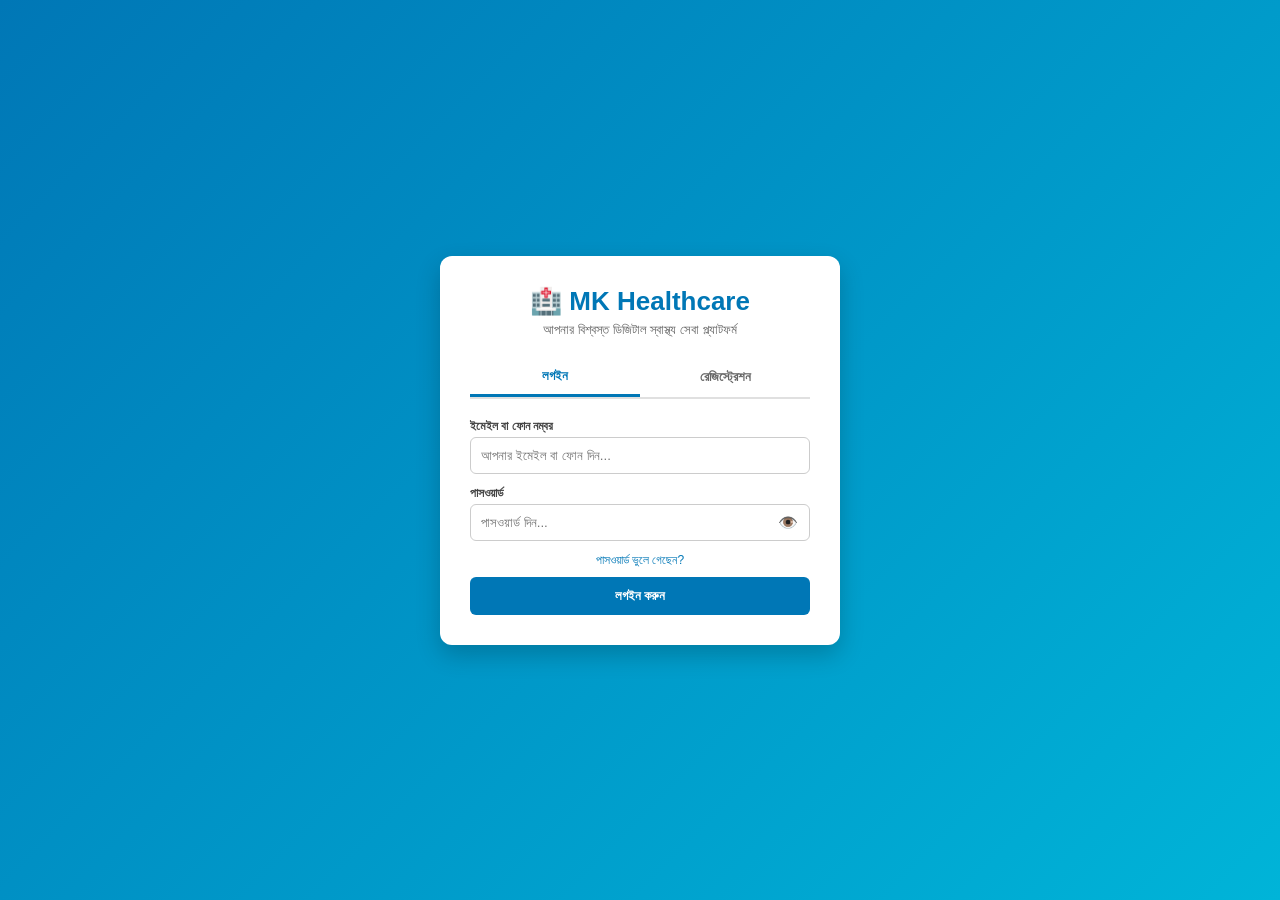
==== commit c6366ac5: "Updated MK Healthcare project with all features and bug fixes" ====
--- a/dashboard.html
+++ b/dashboard.html
@@ -58,40 +58,44 @@
             </div>
         </div>
 
-        <!-- প্রতিবন্ধী সেবা কর্নার -->
-        <section class="special-section disabled-corner">
-            <h2>♿ প্রতিবন্ধী ব্যক্তিদের বিশেষ সেবা কর্নার</h2>
-            <p>শারীরিক ও মানসিক প্রতিবন্ধী ব্যক্তিদের জন্য থেরাপি, লাইফস্টাইল এবং বিশেষ চিকিৎসা গাইডলাইন।</p>
-            <button onclick="openDisease('disability')" class="spec-btn">বিস্তারিত দেখুন</button>
-        </section>
+        <!-- স্মার্ট ওষুধের ডোজ ও ডায়েট ট্র্যাকার -->
+        <section class="medicine-tracker-box">
+            <h2>💊 স্মার্ট ওষুধের ডোজ ও খাদ্য (Diet) ট্র্যাকিং সিস্টেম</h2>
+            <p>ওষুধের নাম লিখলে সাজেশন আসবে। সাথে রোগীর জন্য সুনির্দিষ্ট **কী খাবে** এবং **কী খাবে না** তা যুক্ত করতে পারবেন।</p>
+            
+            <form id="medTrackForm" onsubmit="addMedicine(event)" style="position: relative; display: flex; flex-direction: column; gap: 12px; margin-top: 15px;">
+                <div style="display: flex; gap: 10px; flex-wrap: wrap;">
+                    <div style="flex: 1; position: relative; min-width: 220px;">
+                        <input type="text" id="medNameInput" placeholder="ওষুধের নাম লিখুন (যেমন: Napa, Ace)..." autocomplete="off" oninput="filterMedicines()" required>
+                        <div id="medSuggestions" class="suggestions-box" style="display:none;"></div>
+                    </div>
+                    <select id="medTimeInput" required style="flex: 1; min-width: 180px;">
+                        <option value="">খাওয়ার সময় নির্বাচন করুন</option>
+                        <option value="সকাল (খাবার আগে)">সকাল (খাবার আগে)</option>
+                        <option value="সকাল (খাবার পরে)">সকাল (খাবার পরে)</option>
+                        <option value="দুপুর (খাবার পরে)">দুপুর (খাবার পরে)</option>
+                        <option value="রাত (খাবার আগে)">রাত (খাবার আগে)</option>
+                        <option value="রাত (খাবার পরে)">রাত (খাবার পরে)</option>
+                    </select>
+                </div>
+                
+                <div style="display: flex; gap: 10px; flex-wrap: wrap;">
+                    <input type="text" id="safeFoodInput" placeholder="✅ কী খাবে (যেমন: ডাবের পানি, সুপ, নরম খাবার)" style="flex: 1; padding: 10px; border: 1px solid #ccc; border-radius: 5px;">
+                    <input type="text" id="avoidFoodInput" placeholder="❌ কী খাবে না (যেমন: অতিরিক্ত তেল, মিষ্টি, ফাস্টফুড)" style="flex: 1; padding: 10px; border: 1px solid #ccc; border-radius: 5px;">
+                </div>
 
-        <!-- ওষুধের ডোজ ও ট্র্যাকার -->
-        <section class="medicine-tracker-box">
-            <h2>💊 প্রতিদিনের ওষুধের ডোজ ও ট্র্যাকিং সিস্টেম</h2>
-            <p>ওষুধের নাম লিখলেই নিচে সাজেশন আসবে, শুধু ক্লিক করুন!</p>
-            
-            <form id="medTrackForm" onsubmit="addMedicine(event)" style="position: relative;">
-                <div style="flex: 1; position: relative; min-width: 200px;">
-                    <input type="text" id="medNameInput" placeholder="ওষুধের নাম লিখুন (যেমন: Napa, Ace)..." autocomplete="off" oninput="filterMedicines()" required>
-                    <div id="medSuggestions" class="suggestions-box" style="display:none;"></div>
-                </div>
-                <select id="medTimeInput" required style="flex: 1; min-width: 150px;">
-                    <option value="">খাওয়ার সময় নির্বাচন করুন</option>
-                    <option value="সকাল (খাবার আগে)">সকাল (খাবার আগে)</option>
-                    <option value="সকাল (খাবার পরে)">সকাল (খাবার পরে)</option>
-                    <option value="দুপুর (খাবার পরে)">দুপুর (খাবার পরে)</option>
-                    <option value="রাত (খাবার আগে)">রাত (খাবার আগে)</option>
-                    <option value="রাত (খাবার পরে)">রাত (খাবার পরে)</option>
-                </select>
-                <button type="submit" class="med-add-btn">ওষুধের তালিকায় যোগ করুন</button>
+                <button type="submit" class="med-add-btn" style="align-self: flex-start; padding: 10px 20px;">ওষুধ ও ডায়েট তালিকায় যোগ করুন</button>
             </form>
 
             <ul id="medTrackerList" class="med-list"></ul>
         </section>
 
-        <!-- রোগভিত্তিক লক্ষণ ও প্রতিকার গাইড -->
+        <!-- রোগভিত্তিক লক্ষণ ও প্রতিকার গাইড (যেখানে প্রতিবন্ধী কর্নারটি অন্যান্য রোগের সাথে যুক্ত করা হয়েছে) -->
         <h2 class="section-title">🩺 রোগভিত্তিক লক্ষণ, উপসর্গ ও প্রতিকার গাইড</h2>
+        <p class="section-desc">বিশেষ চাহিদা সম্পন্ন শিশু ও প্রতিবন্ধী ব্যক্তিসহ বিভিন্ন রোগের বিস্তারিত লক্ষণ ও প্রতিকার জানতে কার্ডে ক্লিক করুন:</p>
+        
         <div class="disease-grid">
+            <div class="disease-card" onclick="openDisease('disability')">♿ <h3>প্রতিবন্ধী ও বিশেষ সেবা</h3><p>শারীরিক ও মানসিক থেরাপি গাইড</p></div>
             <div class="disease-card" onclick="openDisease('autism')">👶 <h3>অটিজম ও শিশু সিন্ড্রোম</h3><p>অটিস্টিক শিশুদের লক্ষণ</p></div>
             <div class="disease-card" onclick="openDisease('kidney')">🩺 <h3>কিডনি রোগ ও উপসর্গ</h3><p>কিডনি জটিলতা ও লক্ষণ</p></div>
             <div class="disease-card" onclick="openDisease('hiv')">⚠️ <h3>এইচআইভি (HIV) তথ্য</h3><p>ঝুঁকি ও সচেতনতা</p></div>
@@ -109,37 +113,29 @@
             <div class="disease-card" onclick="openDisease('eye')">👁️ <h3>চক্ষু (আই কেয়ার)</h3><p>দৃষ্টিশক্তি ও যত্ন</p></div>
         </div>
 
-        <!-- 🎥 হোম পেজে সরাসরি স্বাস্থ্য সচেতনতামূলক ভিডিও কর্নার -->
+        <!-- স্বাস্থ্য সচেতনতামূলক ভিডিও কর্নার -->
         <section class="health-videos-section" style="margin-top: 40px; background: #e0fbfc; padding: 25px; border-radius: 10px; border-left: 6px solid #0077b6;">
             <h2 style="text-align: center; color: #1d3557; margin-top: 0;">🎥 স্বাস্থ্য সুরক্ষা ও সচেতনতামূলক ভিডিও গাইডলাইন</h2>
             <p style="text-align: center; color: #555; font-size: 14px; margin-bottom: 20px;">সুস্থ জীবনযাপন ও রোগ প্রতিরোধের ওপর গুরুত্বপূর্ণ শিক্ষণীয় ভিডিওসমূহ:</p>
             
             <div class="video-grid" style="display: grid; grid-template-columns: repeat(auto-fit, minmax(280px, 1fr)); gap: 20px;">
-                <!-- ভিডিও ১ -->
                 <div class="video-card" style="background: white; padding: 15px; border-radius: 8px; box-shadow: 0 2px 8px rgba(0,0,0,0.1);">
                     <div style="position: relative; padding-bottom: 56.25%; height: 0; overflow: hidden; border-radius: 6px;">
                         <iframe src="https://www.youtube.com/embed/5qap5aO4i9A" style="position: absolute; top: 0; left: 0; width: 100%; height: 100%; border:0;" allowfullscreen></iframe>
                     </div>
                     <h4 style="margin: 10px 0 5px 0; color: #0077b6; font-size: 16px;">সুস্থ থাকার সহজ ১০টি উপায়</h4>
-                    <p style="margin: 0; font-size: 12px; color: #666;">প্রতিদিনের জীবনযাপনে স্বাস্থ্যকর অভ্যাস গড়ার গাইডলাইন।</p>
                 </div>
-
-                <!-- ভিডিও ২ -->
                 <div class="video-card" style="background: white; padding: 15px; border-radius: 8px; box-shadow: 0 2px 8px rgba(0,0,0,0.1);">
                     <div style="position: relative; padding-bottom: 56.25%; height: 0; overflow: hidden; border-radius: 6px;">
                         <iframe src="https://www.youtube.com/embed/1v_mMkaqwzk" style="position: absolute; top: 0; left: 0; width: 100%; height: 100%; border:0;" allowfullscreen></iframe>
                     </div>
                     <h4 style="margin: 10px 0 5px 0; color: #0077b6; font-size: 16px;">ডায়াবেটিস ও উচ্চ রক্তচাপ নিয়ন্ত্রণ</h4>
-                    <p style="margin: 0; font-size: 12px; color: #666;">রক্তে শর্করার মাত্রা ও প্রেশার নিয়ন্ত্রণে রাখার কার্যকরী উপায়।</p>
                 </div>
-
-                <!-- ভিডিও ৩ -->
                 <div class="video-card" style="background: white; padding: 15px; border-radius: 8px; box-shadow: 0 2px 8px rgba(0,0,0,0.1);">
                     <div style="position: relative; padding-bottom: 56.25%; height: 0; overflow: hidden; border-radius: 6px;">
                         <iframe src="https://www.youtube.com/embed/7X8c4K5r6og" style="position: absolute; top: 0; left: 0; width: 100%; height: 100%; border:0;" allowfullscreen></iframe>
                     </div>
                     <h4 style="margin: 10px 0 5px 0; color: #0077b6; font-size: 16px;">ডেঙ্গু জ্বর ও এর প্রতিকার</h4>
-                    <p style="margin: 0; font-size: 12px; color: #666;">ডেঙ্গু থেকে বাঁচার উপায় এবং প্রাথমিক সতর্কতা।</p>
                 </div>
             </div>
         </section>
@@ -147,7 +143,6 @@
         <!-- স্বাস্থ্য সচেতনতা ও উক্তি কর্নার -->
         <section class="health-quotes-section" style="margin-top: 30px;">
             <h2 style="text-align: center; color: #1d3557; margin-top: 0;">💡 স্বাস্থ্য সুরক্ষা ও সচেতনতা গাইডলাইন</h2>
-            <p style="text-align: center; color: #555; font-size: 14px; margin-bottom: 20px;">সুস্থ ও সুন্দর জীবনের জন্য প্রতিদিনের কিছু সুপরামর্শ এবং বর্জনীয় বিষয়সমূহ:</p>
             <div class="quotes-container" id="healthQuotesGrid"></div>
         </section>
     </div>
